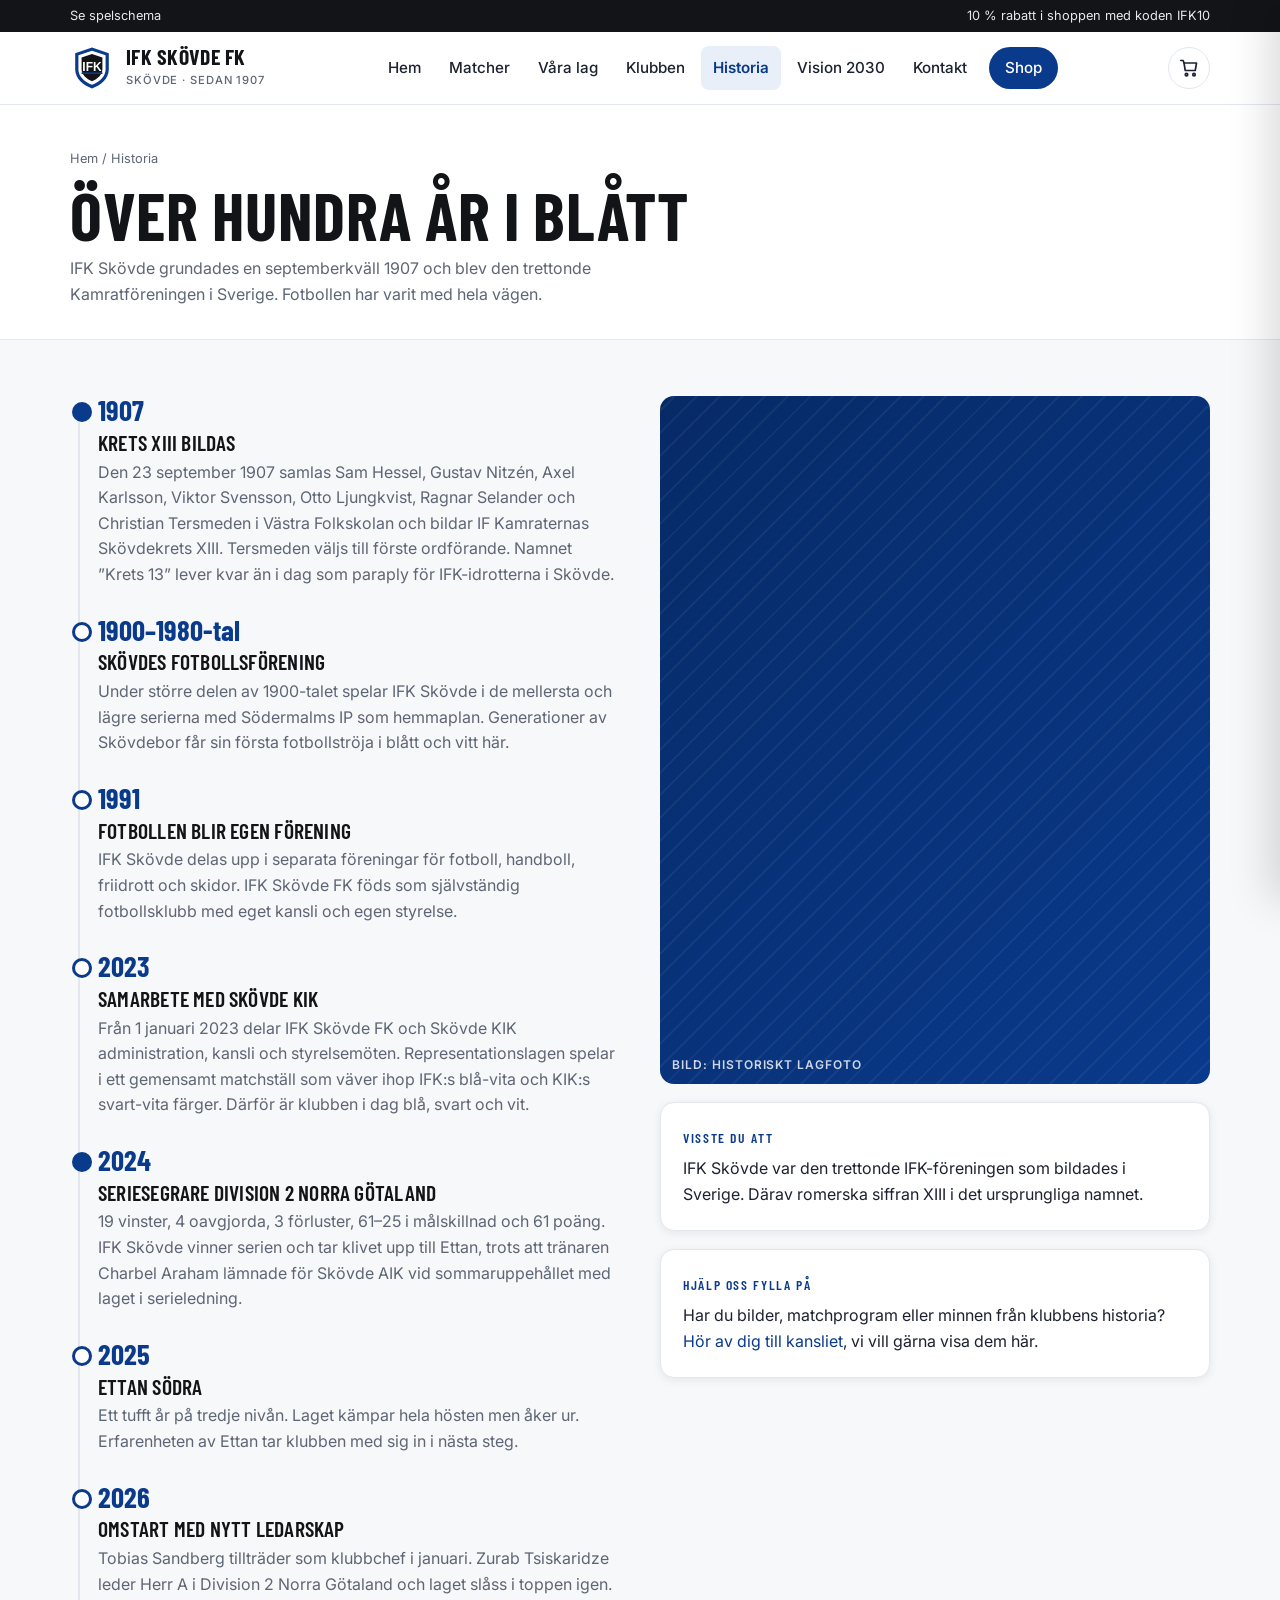
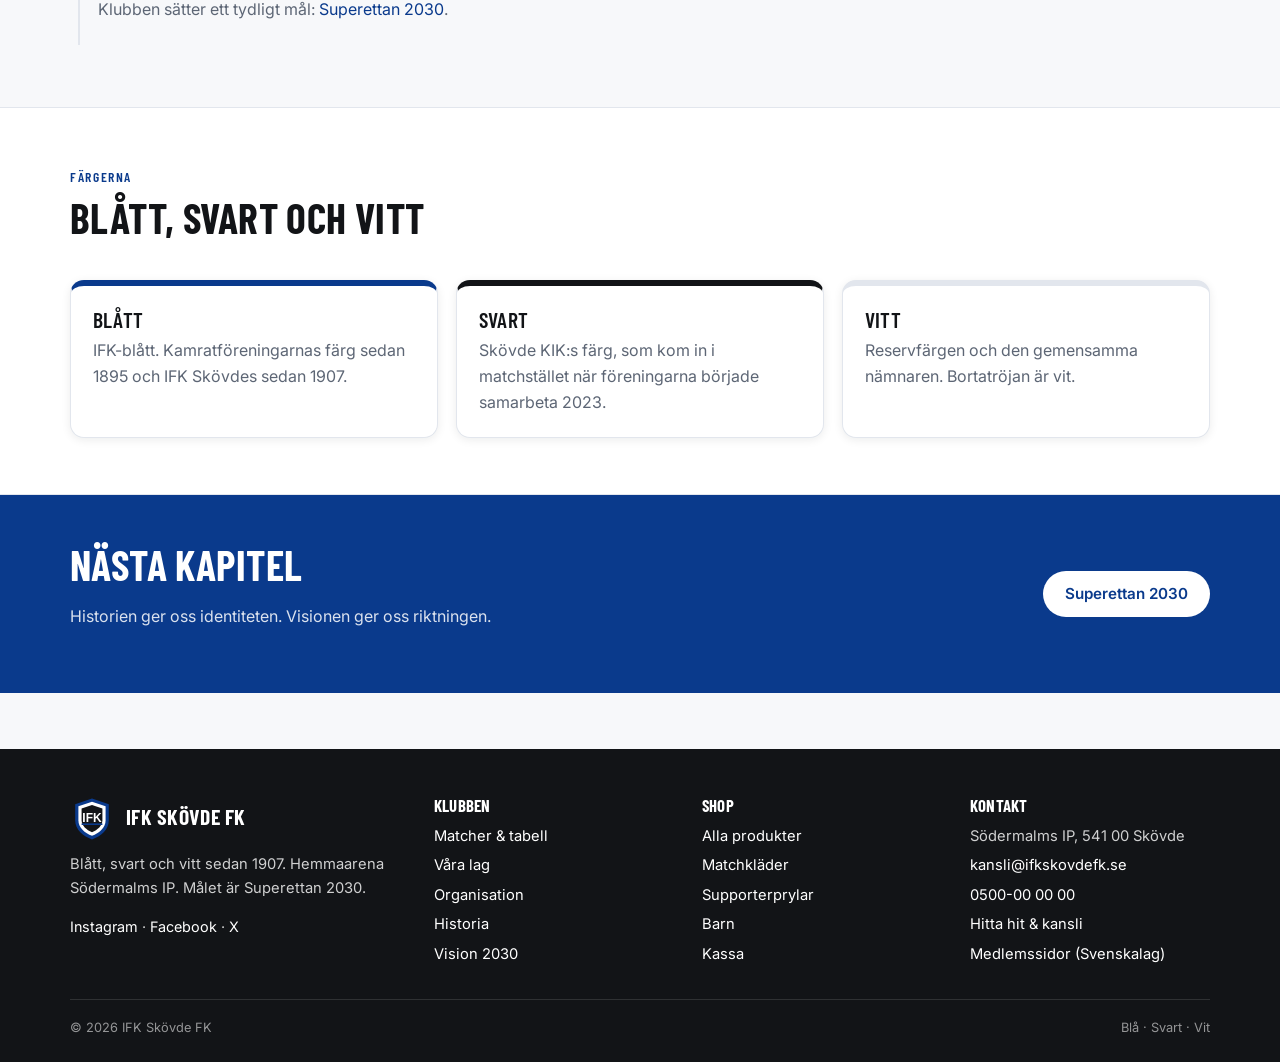
==== historia.html @ 916ee326 "Add IFK Skövde FK club website Static multi-page site: home with next-match countdown, fixtures and " ====
<!DOCTYPE html>
<html lang="sv">
<head>
<meta charset="utf-8">
<meta name="viewport" content="width=device-width, initial-scale=1">
<title>Historia – IFK Skövde FK</title>
<meta name="description" content="IFK Skövdes historia från grundandet 1907 till seriesegern 2024 och vägen mot Superettan.">
<meta name="theme-color" content="#0A3A8C">
<link rel="icon" href="assets/img/logo.svg" type="image/svg+xml">
<link rel="preconnect" href="https://fonts.googleapis.com"><link rel="preconnect" href="https://fonts.gstatic.com" crossorigin>
<link href="https://fonts.googleapis.com/css2?family=Barlow+Condensed:wght@600;700&family=Inter:wght@400;500;600;700&display=swap" rel="stylesheet">
<link rel="stylesheet" href="assets/css/style.css">
</head>
<body data-page="historia">
<a class="skip-link" href="#main">Hoppa till innehåll</a>
<header class="site-header" id="site-header"></header>
<main id="main">
  <section class="page-hero"><div class="container">
    <div class="crumbs"><a href="index.html">Hem</a> / Historia</div>
    <h1>Över hundra år i blått</h1>
    <p>IFK Skövde grundades en septemberkväll 1907 och blev den trettonde Kamratföreningen i Sverige. Fotbollen har varit med hela vägen.</p>
  </div></section>

  <section class="section"><div class="container">
    <div class="grid grid--2" style="align-items:start;gap:40px">
      <div class="timeline">
        <div class="tl tl--big"><div class="tl__year">1907</div><h3>Krets XIII bildas</h3><p>Den 23 september 1907 samlas Sam Hessel, Gustav Nitzén, Axel Karlsson, Viktor Svensson, Otto Ljungkvist, Ragnar Selander och Christian Tersmeden i Västra Folkskolan och bildar IF Kamraternas Skövdekrets XIII. Tersmeden väljs till förste ordförande. Namnet ”Krets 13” lever kvar än i dag som paraply för IFK-idrotterna i Skövde.</p></div>
        <div class="tl"><div class="tl__year">1900–1980-tal</div><h3>Skövdes fotbollsförening</h3><p>Under större delen av 1900-talet spelar IFK Skövde i de mellersta och lägre serierna med Södermalms IP som hemmaplan. Generationer av Skövdebor får sin första fotbollströja i blått och vitt här.</p></div>
        <div class="tl"><div class="tl__year">1991</div><h3>Fotbollen blir egen förening</h3><p>IFK Skövde delas upp i separata föreningar för fotboll, handboll, friidrott och skidor. IFK Skövde FK föds som självständig fotbollsklubb med eget kansli och egen styrelse.</p></div>
        <div class="tl"><div class="tl__year">2023</div><h3>Samarbete med Skövde KIK</h3><p>Från 1 januari 2023 delar IFK Skövde FK och Skövde KIK administration, kansli och styrelsemöten. Representationslagen spelar i ett gemensamt matchställ som väver ihop IFK:s blå-vita och KIK:s svart-vita färger. Därför är klubben i dag blå, svart och vit.</p></div>
        <div class="tl tl--big"><div class="tl__year">2024</div><h3>Seriesegrare Division 2 Norra Götaland</h3><p>19 vinster, 4 oavgjorda, 3 förluster, 61–25 i målskillnad och 61 poäng. IFK Skövde vinner serien och tar klivet upp till Ettan, trots att tränaren Charbel Araham lämnade för Skövde AIK vid sommaruppehållet med laget i serieledning.</p></div>
        <div class="tl"><div class="tl__year">2025</div><h3>Ettan Södra</h3><p>Ett tufft år på tredje nivån. Laget kämpar hela hösten men åker ur. Erfarenheten av Ettan tar klubben med sig in i nästa steg.</p></div>
        <div class="tl"><div class="tl__year">2026</div><h3>Omstart med nytt ledarskap</h3><p>Tobias Sandberg tillträder som klubbchef i januari. Zurab Tsiskaridze leder Herr A i Division 2 Norra Götaland och laget slåss i toppen igen. Klubben sätter ett tydligt mål: <a href="vision.html">Superettan 2030</a>.</p></div>
      </div>
      <div style="display:grid;gap:18px;position:sticky;top:96px">
        <div class="ph ph--tall" data-img="historia-1.jpg"><img src="assets/img/historia-1.jpg" alt="" onerror="this.remove()"><span class="ph__label">Bild: historiskt lagfoto</span></div>
        <div class="card"><span class="eyebrow">Visste du att</span>
          <p style="margin:0">IFK Skövde var den trettonde IFK-föreningen som bildades i Sverige. Därav romerska siffran XIII i det ursprungliga namnet.</p></div>
        <div class="card"><span class="eyebrow">Hjälp oss fylla på</span>
          <p style="margin:0">Har du bilder, matchprogram eller minnen från klubbens historia? <a href="kontakt.html">Hör av dig till kansliet</a>, vi vill gärna visa dem här.</p></div>
      </div>
    </div>
  </div></section>

  <section class="section section--alt"><div class="container">
    <div class="section-head"><div><span class="eyebrow">Färgerna</span><h2>Blått, svart och vitt</h2></div></div>
    <div class="grid grid--3">
      <div class="card" style="border-top:6px solid var(--blue)"><h3>Blått</h3><p style="margin:0;color:var(--muted)">IFK-blått. Kamratföreningarnas färg sedan 1895 och IFK Skövdes sedan 1907.</p></div>
      <div class="card" style="border-top:6px solid var(--black)"><h3>Svart</h3><p style="margin:0;color:var(--muted)">Skövde KIK:s färg, som kom in i matchstället när föreningarna började samarbeta 2023.</p></div>
      <div class="card" style="border-top:6px solid var(--line)"><h3>Vitt</h3><p style="margin:0;color:var(--muted)">Reservfärgen och den gemensamma nämnaren. Bortatröjan är vit.</p></div>
    </div>
  </div></section>

  <section class="band"><div class="container">
    <div><h2>Nästa kapitel</h2><p>Historien ger oss identiteten. Visionen ger oss riktningen.</p></div>
    <a class="btn btn--light" href="vision.html">Superettan 2030</a>
  </div></section>
</main>
<footer class="site-footer" id="site-footer"></footer>
<script src="assets/js/data.js"></script>
<script src="assets/js/main.js"></script>
<script src="assets/js/shop.js"></script>
</body>
</html>
---- assets/css/style.css ----
/* IFK Skövde FK – design tokens & base
   Club colours: blue, black, white. Blue leads, black anchors, white carries. */
:root{
  --blue:#0A3A8C;
  --blue-deep:#062A66;
  --blue-soft:#E9EFF9;
  --blue-tint:#F3F6FC;
  --black:#121417;
  --ink:#1C2230;
  --muted:#5D6675;
  --line:#E2E6ED;
  --bg:#F7F8FA;
  --white:#FFFFFF;
  --ok:#1E7F4F;
  --warn:#B45309;
  --radius:14px;
  --radius-sm:8px;
  --shadow:0 8px 30px rgba(10,58,140,.10);
  --shadow-sm:0 2px 10px rgba(18,20,23,.08);
  --font-body:"Inter",system-ui,-apple-system,"Segoe UI",Roboto,Helvetica,Arial,sans-serif;
  --font-head:"Barlow Condensed","Arial Narrow",Impact,"Helvetica Neue",Arial,sans-serif;
  --max:1180px;
  color-scheme:light;
}
*{box-sizing:border-box}
html{scroll-behavior:smooth;-webkit-text-size-adjust:100%}
body{margin:0;font-family:var(--font-body);color:var(--ink);background:var(--bg);line-height:1.6;font-size:16px}
img,svg{max-width:100%;display:block}
a{color:var(--blue);text-decoration:none}
a:hover{text-decoration:underline}
h1,h2,h3,h4{font-family:var(--font-head);line-height:1.05;margin:0 0 .4em;color:var(--black);letter-spacing:.01em;text-transform:uppercase}
h1{font-size:clamp(2.4rem,6vw,4.2rem);font-weight:700}
h2{font-size:clamp(1.8rem,4vw,2.6rem);font-weight:700}
h3{font-size:1.35rem;font-weight:600}
p{margin:0 0 1em}
.lead{font-size:1.15rem;color:var(--muted);max-width:62ch}
.container{max-width:var(--max);margin:0 auto;padding:0 20px}
.section{padding:56px 0}
.section--tight{padding:36px 0}
.section--alt{background:var(--white);border-top:1px solid var(--line);border-bottom:1px solid var(--line)}
.section-head{display:flex;align-items:end;justify-content:space-between;gap:16px;flex-wrap:wrap;margin-bottom:24px}
.section-head p{margin:0;color:var(--muted)}
.eyebrow{display:inline-block;font-family:var(--font-head);text-transform:uppercase;letter-spacing:.12em;font-size:.85rem;font-weight:600;color:var(--blue);margin-bottom:8px}
.sr-only{position:absolute;width:1px;height:1px;overflow:hidden;clip:rect(0 0 0 0);white-space:nowrap}
.skip-link{position:absolute;left:-999px;top:8px;background:var(--black);color:#fff;padding:8px 12px;border-radius:6px;z-index:999}
.skip-link:focus{left:8px}

/* Buttons */
.btn{display:inline-flex;align-items:center;justify-content:center;gap:8px;padding:12px 20px;border-radius:999px;font-weight:600;font-size:.95rem;border:2px solid transparent;cursor:pointer;transition:.18s ease;text-decoration:none!important;line-height:1.2;font-family:var(--font-body)}
.btn--primary{background:var(--blue);color:#fff}
.btn--primary:hover{background:var(--blue-deep);transform:translateY(-1px)}
.btn--dark{background:var(--black);color:#fff}
.btn--dark:hover{background:#000}
.btn--ghost{background:transparent;color:var(--blue);border-color:var(--blue)}
.btn--ghost:hover{background:var(--blue-soft)}
.btn--light{background:#fff;color:var(--blue)}
.btn--light:hover{background:var(--blue-soft)}
.btn--sm{padding:8px 14px;font-size:.85rem}
.btn--block{width:100%}
.btn:disabled{opacity:.5;cursor:not-allowed;transform:none}

/* Header */
.site-header{position:sticky;top:0;z-index:50;background:rgba(255,255,255,.92);backdrop-filter:blur(10px);border-bottom:1px solid var(--line)}
.topbar{background:var(--black);color:#fff;font-size:.8rem}
.topbar .container{display:flex;justify-content:space-between;align-items:center;min-height:32px;gap:12px}
.topbar a{color:#fff;opacity:.9}
.topbar .next{white-space:nowrap;overflow:hidden;text-overflow:ellipsis}
.nav{display:flex;align-items:center;justify-content:space-between;min-height:72px;gap:16px}
.brand{display:flex;align-items:center;gap:12px;color:var(--black);text-decoration:none!important}
.brand__crest{width:44px;height:44px;flex:none}
.brand__name{font-family:var(--font-head);font-weight:700;font-size:1.35rem;text-transform:uppercase;letter-spacing:.02em;line-height:1}
.brand__sub{display:block;font-family:var(--font-body);font-size:.7rem;color:var(--muted);letter-spacing:.08em;text-transform:uppercase;font-weight:500}
.nav__links{display:flex;gap:4px;list-style:none;margin:0;padding:0;align-items:center}
.nav__links a{display:block;padding:10px 12px;border-radius:8px;color:var(--ink);font-weight:500;font-size:.95rem}
.nav__links a:hover{background:var(--blue-soft);text-decoration:none;color:var(--blue)}
.nav__links a[aria-current="page"]{color:var(--blue);background:var(--blue-soft);font-weight:600}
.nav__links .nav__shop a{background:var(--blue);color:#fff;border-radius:999px;padding:9px 16px;margin-left:6px}
.nav__links .nav__shop a:hover{background:var(--blue-deep)}
.nav__actions{display:flex;align-items:center;gap:8px}
.cart-btn{position:relative;background:none;border:1px solid var(--line);border-radius:999px;width:42px;height:42px;display:inline-flex;align-items:center;justify-content:center;cursor:pointer;color:var(--ink)}
.cart-btn:hover{border-color:var(--blue);color:var(--blue)}
.cart-btn__count{position:absolute;top:-6px;right:-6px;background:var(--blue);color:#fff;font-size:.7rem;font-weight:700;min-width:20px;height:20px;border-radius:999px;display:flex;align-items:center;justify-content:center;padding:0 5px}
.cart-btn__count:empty,.cart-btn__count[data-zero]{display:none}
.burger{display:none;background:none;border:1px solid var(--line);border-radius:10px;width:42px;height:42px;cursor:pointer;align-items:center;justify-content:center;color:var(--ink)}
@media (max-width:960px){
  .burger{display:inline-flex}
  .nav__links{display:none;position:absolute;left:0;right:0;top:100%;background:#fff;flex-direction:column;align-items:stretch;padding:12px 20px 20px;border-bottom:1px solid var(--line);box-shadow:var(--shadow);gap:2px}
  .nav__links.is-open{display:flex}
  .nav__links a{padding:12px 14px;font-size:1.05rem}
  .nav__links .nav__shop a{margin:8px 0 0;text-align:center}
  .brand__sub{display:none}
}

/* Hero */
.hero{position:relative;background:linear-gradient(135deg,var(--blue-deep) 0%,var(--blue) 55%,#1650B5 100%);color:#fff;overflow:hidden}
.hero::after{content:"";position:absolute;inset:0;background:
  radial-gradient(60% 80% at 100% 0%,rgba(255,255,255,.10),transparent 60%),
  repeating-linear-gradient(-45deg,rgba(255,255,255,.03) 0 2px,transparent 2px 14px);pointer-events:none}
.hero .container{position:relative;z-index:1;display:grid;grid-template-columns:1.15fr .85fr;gap:40px;align-items:center;padding-top:64px;padding-bottom:64px}
.hero h1{color:#fff;margin-bottom:12px}
.hero h1 span{color:#fff;opacity:.75;display:block;font-size:.5em;letter-spacing:.14em;font-weight:600}
.hero .lead{color:rgba(255,255,255,.85)}
.hero__cta{display:flex;gap:12px;flex-wrap:wrap;margin-top:24px}
.hero__cta .btn--ghost{color:#fff;border-color:rgba(255,255,255,.6)}
.hero__cta .btn--ghost:hover{background:rgba(255,255,255,.12)}
@media (max-width:860px){.hero .container{grid-template-columns:1fr;padding-top:44px;padding-bottom:44px}}

/* Next match card */
.match-card{background:#fff;color:var(--ink);border-radius:var(--radius);padding:22px 24px;box-shadow:var(--shadow)}
.match-card__label{display:flex;justify-content:space-between;align-items:center;font-size:.8rem;text-transform:uppercase;letter-spacing:.1em;color:var(--muted);font-weight:600;margin-bottom:12px}
.match-card__teams{display:grid;grid-template-columns:1fr auto 1fr;align-items:center;gap:12px;text-align:center}
.match-card__team{font-family:var(--font-head);font-size:1.5rem;font-weight:700;text-transform:uppercase;line-height:1.05}
.match-card__team small{display:block;font-family:var(--font-body);font-size:.75rem;text-transform:none;color:var(--muted);font-weight:500;margin-top:4px}
.match-card__vs{font-family:var(--font-head);font-size:1.1rem;color:var(--muted);font-weight:600}
.match-card__meta{display:flex;justify-content:center;gap:16px;flex-wrap:wrap;margin-top:14px;font-size:.9rem;color:var(--muted)}
.countdown{display:grid;grid-template-columns:repeat(4,1fr);gap:8px;margin-top:16px}
.countdown div{background:var(--blue-tint);border-radius:10px;padding:8px 4px;text-align:center}
.countdown b{display:block;font-family:var(--font-head);font-size:1.6rem;color:var(--blue);line-height:1}
.countdown span{font-size:.7rem;text-transform:uppercase;letter-spacing:.08em;color:var(--muted)}
.match-card__actions{display:flex;gap:8px;margin-top:16px;flex-wrap:wrap}

/* Quick links */
.quick{display:grid;grid-template-columns:repeat(4,1fr);gap:14px;margin-top:-30px;position:relative;z-index:2}
.quick a{background:#fff;border:1px solid var(--line);border-radius:var(--radius);padding:18px;display:flex;gap:14px;align-items:center;color:var(--ink);box-shadow:var(--shadow-sm);transition:.18s}
.quick a:hover{transform:translateY(-2px);box-shadow:var(--shadow);text-decoration:none;border-color:var(--blue)}
.quick__icon{width:44px;height:44px;border-radius:12px;background:var(--blue-soft);color:var(--blue);display:flex;align-items:center;justify-content:center;flex:none}
.quick b{display:block;font-family:var(--font-head);text-transform:uppercase;font-size:1.15rem;line-height:1}
.quick span{font-size:.85rem;color:var(--muted)}
@media (max-width:860px){.quick{grid-template-columns:repeat(2,1fr);margin-top:20px}}

/* Cards & grids */
.grid{display:grid;gap:18px}
.grid--2{grid-template-columns:repeat(2,1fr)}
.grid--3{grid-template-columns:repeat(3,1fr)}
.grid--4{grid-template-columns:repeat(4,1fr)}
@media (max-width:960px){.grid--4{grid-template-columns:repeat(2,1fr)}.grid--3{grid-template-columns:repeat(2,1fr)}}
@media (max-width:600px){.grid--2,.grid--3,.grid--4{grid-template-columns:1fr}}
.card{background:#fff;border:1px solid var(--line);border-radius:var(--radius);padding:22px;box-shadow:var(--shadow-sm)}
.card h3{margin-bottom:8px}
.card--link{display:block;color:var(--ink);transition:.18s}
.card--link:hover{border-color:var(--blue);transform:translateY(-2px);box-shadow:var(--shadow);text-decoration:none}

/* Image placeholder slots (replace with real photos, see assets/img/README.md) */
.ph{position:relative;background:linear-gradient(135deg,var(--blue-deep),var(--blue));border-radius:var(--radius);overflow:hidden;aspect-ratio:16/10;display:flex;align-items:end;color:#fff}
.ph::before{content:"";position:absolute;inset:0;background:repeating-linear-gradient(-45deg,rgba(255,255,255,.05) 0 2px,transparent 2px 16px)}
.ph--square{aspect-ratio:1}
.ph--wide{aspect-ratio:21/9}
.ph--tall{aspect-ratio:4/5}
.ph__label{position:relative;font-size:.75rem;letter-spacing:.08em;text-transform:uppercase;padding:10px 12px;opacity:.8;font-weight:600}
.ph img{position:absolute;inset:0;width:100%;height:100%;object-fit:cover}
.ph--light{background:var(--blue-soft);color:var(--blue)}

/* News */
.news{display:grid;grid-template-columns:repeat(3,1fr);gap:18px}
.news article{background:#fff;border:1px solid var(--line);border-radius:var(--radius);overflow:hidden;display:flex;flex-direction:column}
.news .ph{border-radius:0;aspect-ratio:16/9}
.news__body{padding:18px 20px 20px}
.news time{font-size:.8rem;color:var(--muted);text-transform:uppercase;letter-spacing:.08em;font-weight:600}
.news h3{margin:6px 0 8px;font-size:1.3rem}
.news p{color:var(--muted);font-size:.95rem;margin:0}
@media (max-width:900px){.news{grid-template-columns:1fr}}

/* Fixtures */
.filters{display:flex;gap:8px;flex-wrap:wrap;margin-bottom:18px}
.chip{background:#fff;border:1px solid var(--line);border-radius:999px;padding:8px 14px;font-size:.88rem;cursor:pointer;color:var(--ink);font-weight:500;font-family:var(--font-body)}
.chip:hover{border-color:var(--blue);color:var(--blue)}
.chip[aria-pressed="true"]{background:var(--blue);border-color:var(--blue);color:#fff}
.fixture-list{display:flex;flex-direction:column;gap:10px}
.fixture{display:grid;grid-template-columns:110px 1fr auto;gap:16px;align-items:center;background:#fff;border:1px solid var(--line);border-radius:var(--radius-sm);padding:14px 18px}
.fixture--next{border-color:var(--blue);box-shadow:0 0 0 3px var(--blue-soft)}
.fixture__date{font-family:var(--font-head);font-size:1.15rem;font-weight:700;text-transform:uppercase;line-height:1.05}
.fixture__date small{display:block;font-family:var(--font-body);font-size:.75rem;color:var(--muted);font-weight:500;text-transform:none}
.fixture__teams{font-weight:600}
.fixture__teams .ifk{color:var(--blue)}
.fixture__meta{font-size:.82rem;color:var(--muted)}
.fixture__score{font-family:var(--font-head);font-size:1.5rem;font-weight:700;min-width:64px;text-align:center;border-radius:8px;padding:4px 10px;background:var(--bg)}
.fixture__score--W{background:#E5F5EC;color:var(--ok)}
.fixture__score--L{background:#FCE9E9;color:#B42318}
.fixture__score--D{background:#F1F3F6;color:var(--ink)}
.fixture__score--upcoming{background:var(--blue-soft);color:var(--blue);font-size:1rem;font-family:var(--font-body);font-weight:600}
.tag{display:inline-block;font-size:.7rem;font-weight:700;letter-spacing:.08em;text-transform:uppercase;padding:2px 8px;border-radius:999px;background:var(--blue-soft);color:var(--blue);margin-left:6px;vertical-align:middle}
.tag--dark{background:var(--black);color:#fff}
@media (max-width:640px){.fixture{grid-template-columns:1fr auto}.fixture__date{grid-column:1/-1;font-size:1rem}.fixture__date small{display:inline;margin-left:6px}}

/* Table */
.table-wrap{overflow-x:auto;background:#fff;border:1px solid var(--line);border-radius:var(--radius)}
table{width:100%;border-collapse:collapse;font-size:.93rem;min-width:520px}
th,td{padding:12px 14px;text-align:left;border-bottom:1px solid var(--line)}
th{font-size:.75rem;text-transform:uppercase;letter-spacing:.08em;color:var(--muted);background:var(--blue-tint)}
td.num,th.num{text-align:right;font-variant-numeric:tabular-nums}
tr.is-ifk td{background:var(--blue-soft);font-weight:700;color:var(--blue)}
tr:last-child td{border-bottom:0}
.form{display:inline-flex;gap:3px}
.form i{display:inline-block;width:18px;height:18px;border-radius:4px;font-style:normal;font-size:.65rem;font-weight:700;color:#fff;text-align:center;line-height:18px}
.form .W{background:var(--ok)}.form .D{background:#9AA3B2}.form .L{background:#C0392B}

/* Teams */
.team{background:#fff;border:1px solid var(--line);border-radius:var(--radius);overflow:hidden;display:flex;flex-direction:column;transition:.18s}
.team:hover{border-color:var(--blue);transform:translateY(-2px);box-shadow:var(--shadow)}
.team .ph{border-radius:0;aspect-ratio:16/9}
.team__body{padding:16px 18px 18px;display:flex;flex-direction:column;gap:6px;flex:1}
.team__body h3{margin:0}
.team__meta{font-size:.85rem;color:var(--muted)}
.team__body .btn{margin-top:auto;align-self:start}

/* Org chart */
.org{display:grid;gap:14px}
.org__level{display:grid;gap:14px;grid-template-columns:repeat(auto-fit,minmax(220px,1fr))}
.person{background:#fff;border:1px solid var(--line);border-radius:var(--radius);padding:16px;display:flex;gap:14px;align-items:center}
.person__avatar{width:52px;height:52px;border-radius:50%;background:var(--blue-soft);color:var(--blue);display:flex;align-items:center;justify-content:center;font-family:var(--font-head);font-weight:700;font-size:1.2rem;flex:none}
.person b{display:block;font-size:1rem}
.person span{font-size:.85rem;color:var(--muted)}
.person--lead{border-color:var(--blue);background:var(--blue-tint)}
.org__title{font-family:var(--font-head);text-transform:uppercase;letter-spacing:.08em;font-size:.9rem;color:var(--muted);font-weight:600;margin:10px 0 0}
.accordion details{background:#fff;border:1px solid var(--line);border-radius:var(--radius-sm);margin-bottom:10px}
.accordion summary{cursor:pointer;padding:16px 18px;font-weight:600;list-style:none;display:flex;justify-content:space-between;align-items:center}
.accordion summary::-webkit-details-marker{display:none}
.accordion summary::after{content:"+";font-family:var(--font-head);font-size:1.5rem;color:var(--blue);line-height:1}
.accordion details[open] summary::after{content:"–"}
.accordion .acc__body{padding:0 18px 18px;color:var(--muted)}

/* Timeline */
.timeline{position:relative;padding-left:28px}
.timeline::before{content:"";position:absolute;left:8px;top:6px;bottom:6px;width:2px;background:var(--line)}
.tl{position:relative;padding-bottom:28px}
.tl::before{content:"";position:absolute;left:-26px;top:6px;width:14px;height:14px;border-radius:50%;background:#fff;border:3px solid var(--blue)}
.tl--big::before{background:var(--blue)}
.tl__year{font-family:var(--font-head);font-size:1.8rem;font-weight:700;color:var(--blue);line-height:1}
.tl h3{margin:6px 0 6px}
.tl p{color:var(--muted);margin:0;max-width:64ch}

/* Vision roadmap */
.roadmap{display:grid;grid-template-columns:repeat(5,1fr);gap:12px;position:relative}
.roadmap::before{content:"";position:absolute;left:5%;right:5%;top:22px;height:3px;background:var(--line);z-index:0}
.step{position:relative;z-index:1;text-align:center}
.step__dot{width:44px;height:44px;border-radius:50%;margin:0 auto 10px;background:#fff;border:3px solid var(--line);display:flex;align-items:center;justify-content:center;font-family:var(--font-head);font-weight:700;color:var(--muted)}
.step--done .step__dot{background:var(--blue);border-color:var(--blue);color:#fff}
.step--now .step__dot{border-color:var(--blue);color:var(--blue);box-shadow:0 0 0 5px var(--blue-soft)}
.step--goal .step__dot{background:var(--black);border-color:var(--black);color:#fff}
.step b{display:block;font-family:var(--font-head);text-transform:uppercase;font-size:1.05rem}
.step span{font-size:.8rem;color:var(--muted)}
@media (max-width:760px){.roadmap{grid-template-columns:1fr;gap:16px}.roadmap::before{display:none}.step{display:grid;grid-template-columns:44px 1fr;gap:12px;text-align:left;align-items:center}.step__dot{margin:0}}
.pillars{display:grid;grid-template-columns:repeat(3,1fr);gap:16px}
.pillar{background:#fff;border:1px solid var(--line);border-left:5px solid var(--blue);border-radius:var(--radius);padding:20px}
.pillar h3{margin-bottom:6px}
.pillar p{color:var(--muted);margin:0;font-size:.95rem}
@media (max-width:860px){.pillars{grid-template-columns:1fr}}
.stat{background:#fff;border:1px solid var(--line);border-radius:var(--radius);padding:18px;text-align:center}
.stat b{display:block;font-family:var(--font-head);font-size:2.4rem;color:var(--blue);line-height:1}
.stat span{font-size:.85rem;color:var(--muted)}

/* Shop */
.shop-hero{background:var(--black);color:#fff;padding:44px 0}
.shop-hero h1{color:#fff;margin-bottom:6px}
.shop-hero p{color:rgba(255,255,255,.75);margin:0}
.promo{display:flex;align-items:center;justify-content:space-between;gap:14px;background:var(--blue);color:#fff;border-radius:var(--radius);padding:14px 20px;margin:20px 0;flex-wrap:wrap}
.promo b{font-family:var(--font-head);text-transform:uppercase;font-size:1.2rem;letter-spacing:.03em}
.promo code{background:rgba(255,255,255,.15);padding:4px 10px;border-radius:6px;font-weight:700;letter-spacing:.1em}
.shop-layout{display:grid;grid-template-columns:1fr;gap:24px}
.products{display:grid;grid-template-columns:repeat(4,1fr);gap:18px}
@media (max-width:1000px){.products{grid-template-columns:repeat(3,1fr)}}
@media (max-width:720px){.products{grid-template-columns:repeat(2,1fr);gap:12px}}
.product{background:#fff;border:1px solid var(--line);border-radius:var(--radius);overflow:hidden;display:flex;flex-direction:column;transition:.18s;position:relative}
.product:hover{box-shadow:var(--shadow);transform:translateY(-2px);border-color:var(--blue)}
.product .ph{border-radius:0;aspect-ratio:1}
.product__badge{position:absolute;top:10px;left:10px;background:var(--black);color:#fff;font-size:.68rem;font-weight:700;letter-spacing:.08em;text-transform:uppercase;padding:4px 9px;border-radius:999px;z-index:2}
.product__body{padding:14px 16px 16px;display:flex;flex-direction:column;gap:6px;flex:1}
.product__cat{font-size:.72rem;text-transform:uppercase;letter-spacing:.08em;color:var(--muted);font-weight:600}
.product__name{font-weight:600;font-size:1rem;line-height:1.3}
.product__price{font-family:var(--font-head);font-size:1.4rem;font-weight:700;color:var(--blue)}
.product__price s{color:var(--muted);font-size:.9rem;font-weight:500;margin-left:6px}
.product__opts{display:flex;gap:6px;flex-wrap:wrap;margin:4px 0}
.size{border:1px solid var(--line);background:#fff;border-radius:6px;padding:4px 9px;font-size:.8rem;cursor:pointer;font-family:var(--font-body)}
.size[aria-pressed="true"]{background:var(--black);color:#fff;border-color:var(--black)}
.product .btn{margin-top:auto}
.trust{display:grid;grid-template-columns:repeat(4,1fr);gap:12px;margin-top:28px}
.trust div{background:#fff;border:1px solid var(--line);border-radius:var(--radius-sm);padding:14px;font-size:.88rem;display:flex;gap:10px;align-items:center}
.trust svg{color:var(--blue);flex:none}
@media (max-width:760px){.trust{grid-template-columns:repeat(2,1fr)}}

/* Cart drawer */
.drawer-backdrop{position:fixed;inset:0;background:rgba(18,20,23,.45);z-index:80;opacity:0;pointer-events:none;transition:.2s}
.drawer-backdrop.is-open{opacity:1;pointer-events:auto}
.drawer{position:fixed;top:0;right:0;bottom:0;width:min(440px,100%);background:#fff;z-index:90;transform:translateX(100%);transition:.25s ease;display:flex;flex-direction:column;box-shadow:-10px 0 40px rgba(0,0,0,.15)}
.drawer.is-open{transform:none}
.drawer__head{display:flex;justify-content:space-between;align-items:center;padding:18px 20px;border-bottom:1px solid var(--line)}
.drawer__head h2{margin:0;font-size:1.6rem}
.drawer__body{flex:1;overflow:auto;padding:16px 20px}
.drawer__foot{border-top:1px solid var(--line);padding:16px 20px;background:var(--bg)}
.close{background:none;border:0;font-size:1.6rem;cursor:pointer;line-height:1;color:var(--muted);padding:4px 8px}
.close:hover{color:var(--black)}
.cart-item{display:grid;grid-template-columns:64px 1fr auto;gap:12px;align-items:center;padding:12px 0;border-bottom:1px solid var(--line)}
.cart-item .ph{aspect-ratio:1;border-radius:8px}
.cart-item b{display:block;font-size:.95rem}
.cart-item small{color:var(--muted)}
.qty{display:inline-flex;align-items:center;border:1px solid var(--line);border-radius:999px;overflow:hidden;margin-top:6px}
.qty button{background:none;border:0;width:30px;height:28px;cursor:pointer;font-size:1rem;color:var(--ink)}
.qty span{min-width:26px;text-align:center;font-size:.9rem;font-weight:600}
.cart-item__price{font-family:var(--font-head);font-weight:700;font-size:1.2rem;text-align:right}
.cart-item__remove{background:none;border:0;color:var(--muted);font-size:.78rem;cursor:pointer;text-decoration:underline;padding:0;margin-top:4px}
.totals{display:flex;flex-direction:column;gap:6px;font-size:.95rem}
.totals div{display:flex;justify-content:space-between}
.totals .grand{font-family:var(--font-head);font-size:1.5rem;font-weight:700;border-top:1px solid var(--line);padding-top:8px;margin-top:4px}
.totals .disc{color:var(--ok);font-weight:600}
.discount-row{display:flex;gap:8px;margin:10px 0}
.discount-row input{flex:1}
.empty{color:var(--muted);text-align:center;padding:40px 10px}

/* Forms */
input,select,textarea{width:100%;padding:11px 13px;border:1px solid var(--line);border-radius:var(--radius-sm);font:inherit;background:#fff;color:var(--ink)}
input:focus,select:focus,textarea:focus{outline:2px solid var(--blue);outline-offset:1px;border-color:var(--blue)}
label{font-size:.85rem;font-weight:600;display:block;margin-bottom:5px}
.field{margin-bottom:14px}
.field--row{display:grid;grid-template-columns:1fr 1fr;gap:12px}
@media (max-width:560px){.field--row{grid-template-columns:1fr}}
.radio-cards{display:grid;grid-template-columns:1fr 1fr;gap:10px}
.radio-cards label{border:1px solid var(--line);border-radius:var(--radius-sm);padding:12px;cursor:pointer;display:flex;gap:10px;align-items:start;font-weight:500;margin:0}
.radio-cards label:has(input:checked){border-color:var(--blue);background:var(--blue-tint)}
.radio-cards input{width:auto;margin-top:3px}
.radio-cards small{display:block;color:var(--muted);font-weight:400}
.checkout{display:grid;grid-template-columns:1.2fr .8fr;gap:24px;align-items:start}
@media (max-width:900px){.checkout{grid-template-columns:1fr}}
.summary{position:sticky;top:96px}
.notice{background:var(--blue-soft);border-left:4px solid var(--blue);padding:12px 14px;border-radius:8px;font-size:.9rem;margin:12px 0}
.notice--ok{background:#E5F5EC;border-color:var(--ok)}
.notice--warn{background:#FFF4E5;border-color:var(--warn)}

/* Popup */
.popup-backdrop{position:fixed;inset:0;background:rgba(6,42,102,.55);z-index:100;display:flex;align-items:center;justify-content:center;padding:20px;opacity:0;pointer-events:none;transition:.25s}
.popup-backdrop.is-open{opacity:1;pointer-events:auto}
.popup{background:#fff;border-radius:20px;max-width:520px;width:100%;overflow:hidden;box-shadow:0 30px 80px rgba(0,0,0,.35);transform:translateY(16px) scale(.98);transition:.25s;position:relative}
.popup-backdrop.is-open .popup{transform:none}
.popup__top{background:linear-gradient(135deg,var(--blue-deep),var(--blue));color:#fff;padding:28px 28px 22px;text-align:center}
.popup__top .big{font-family:var(--font-head);font-size:4rem;font-weight:700;line-height:.95;letter-spacing:-.01em}
.popup__top .big small{font-size:.4em;display:block;letter-spacing:.14em;font-weight:600;opacity:.85}
.popup__body{padding:22px 28px 28px;text-align:center}
.popup__body p{color:var(--muted);margin-bottom:14px}
.popup__code{display:inline-flex;align-items:center;gap:10px;border:2px dashed var(--blue);border-radius:10px;padding:10px 16px;font-weight:700;letter-spacing:.14em;font-size:1.15rem;color:var(--blue);margin-bottom:16px;background:var(--blue-tint)}
.popup__close{position:absolute;top:10px;right:10px;background:rgba(255,255,255,.2);color:#fff;border:0;border-radius:50%;width:34px;height:34px;font-size:1.3rem;cursor:pointer}
.popup__close:hover{background:rgba(255,255,255,.35)}
.popup__later{display:block;margin:10px auto 0;background:none;border:0;color:var(--muted);font-size:.85rem;cursor:pointer;text-decoration:underline}

/* Toast */
.toast{position:fixed;left:50%;bottom:24px;transform:translateX(-50%) translateY(20px);background:var(--black);color:#fff;padding:12px 18px;border-radius:999px;font-size:.9rem;z-index:120;opacity:0;transition:.25s;pointer-events:none;box-shadow:var(--shadow)}
.toast.is-on{opacity:1;transform:translateX(-50%)}

/* Sponsors */
.sponsors{display:grid;grid-template-columns:repeat(6,1fr);gap:12px}
.sponsor{background:#fff;border:1px solid var(--line);border-radius:var(--radius-sm);aspect-ratio:3/1.4;display:flex;align-items:center;justify-content:center;color:var(--muted);font-size:.8rem;font-weight:600;letter-spacing:.06em;text-transform:uppercase}
@media (max-width:900px){.sponsors{grid-template-columns:repeat(3,1fr)}}

/* CTA band */
.band{background:var(--blue);color:#fff;padding:48px 0}
.band h2{color:#fff}
.band p{color:rgba(255,255,255,.85);max-width:60ch}
.band .container{display:flex;justify-content:space-between;align-items:center;gap:24px;flex-wrap:wrap}
.band--dark{background:var(--black)}

/* Footer */
.site-footer{background:var(--black);color:rgba(255,255,255,.8);padding:48px 0 24px;margin-top:56px}
.site-footer a{color:#fff}
.footer-grid{display:grid;grid-template-columns:1.4fr 1fr 1fr 1fr;gap:28px}
.site-footer h4{color:#fff;font-size:1.05rem;margin-bottom:10px}
.site-footer ul{list-style:none;margin:0;padding:0;display:flex;flex-direction:column;gap:6px;font-size:.92rem}
.footer-bottom{border-top:1px solid rgba(255,255,255,.12);margin-top:32px;padding-top:18px;font-size:.8rem;display:flex;justify-content:space-between;flex-wrap:wrap;gap:8px;color:rgba(255,255,255,.55)}
@media (max-width:860px){.footer-grid{grid-template-columns:1fr 1fr}}
@media (max-width:520px){.footer-grid{grid-template-columns:1fr}}

/* Page hero (inner pages) */
.page-hero{background:#fff;border-bottom:1px solid var(--line);padding:44px 0 32px}
.page-hero h1{margin-bottom:6px}
.page-hero p{margin:0;color:var(--muted);max-width:64ch}
.crumbs{font-size:.8rem;color:var(--muted);margin-bottom:10px}
.crumbs a{color:var(--muted)}

/* Sub-nav (in-page anchors) */
.subnav{position:sticky;top:104px;z-index:30;background:rgba(247,248,250,.95);backdrop-filter:blur(8px);border-bottom:1px solid var(--line)}
.subnav .container{display:flex;gap:4px;overflow-x:auto;padding-top:6px;padding-bottom:6px}
.subnav a{white-space:nowrap;padding:8px 12px;border-radius:999px;font-size:.88rem;color:var(--ink);font-weight:500}
.subnav a:hover{background:var(--blue-soft);text-decoration:none}
@media (max-width:960px){.subnav{top:72px}}

/* Contact */
.contact-grid{display:grid;grid-template-columns:1fr 1fr;gap:24px}
@media (max-width:860px){.contact-grid{grid-template-columns:1fr}}
.map{background:var(--blue-soft);border-radius:var(--radius);aspect-ratio:16/9;display:flex;align-items:center;justify-content:center;color:var(--blue);font-weight:600}
.dl{display:grid;grid-template-columns:auto 1fr;gap:6px 16px;margin:0}
.dl dt{font-weight:600;color:var(--muted);font-size:.9rem}
.dl dd{margin:0}

@media (prefers-reduced-motion:reduce){*{transition:none!important;animation:none!important;scroll-behavior:auto!important}}
@media print{.site-header,.site-footer,.popup-backdrop,.drawer,.drawer-backdrop,.toast,.topbar{display:none!important}}
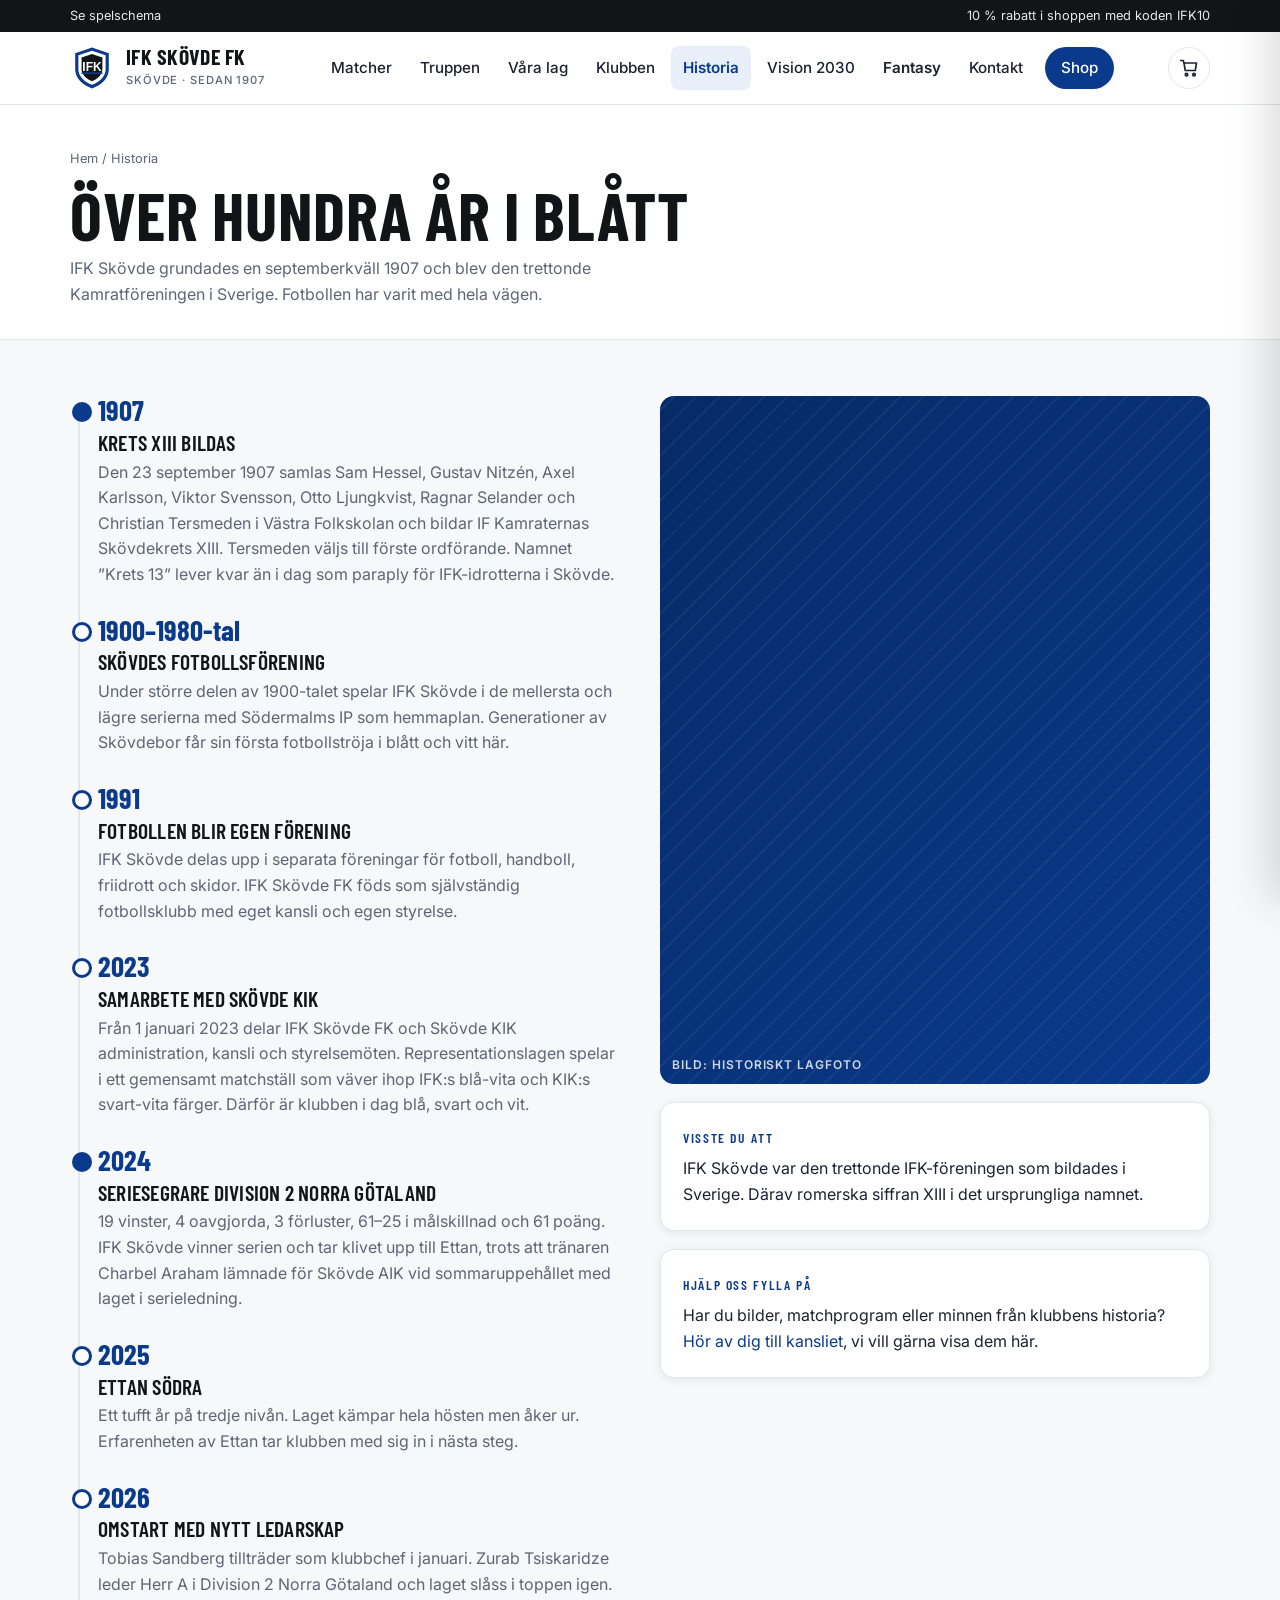
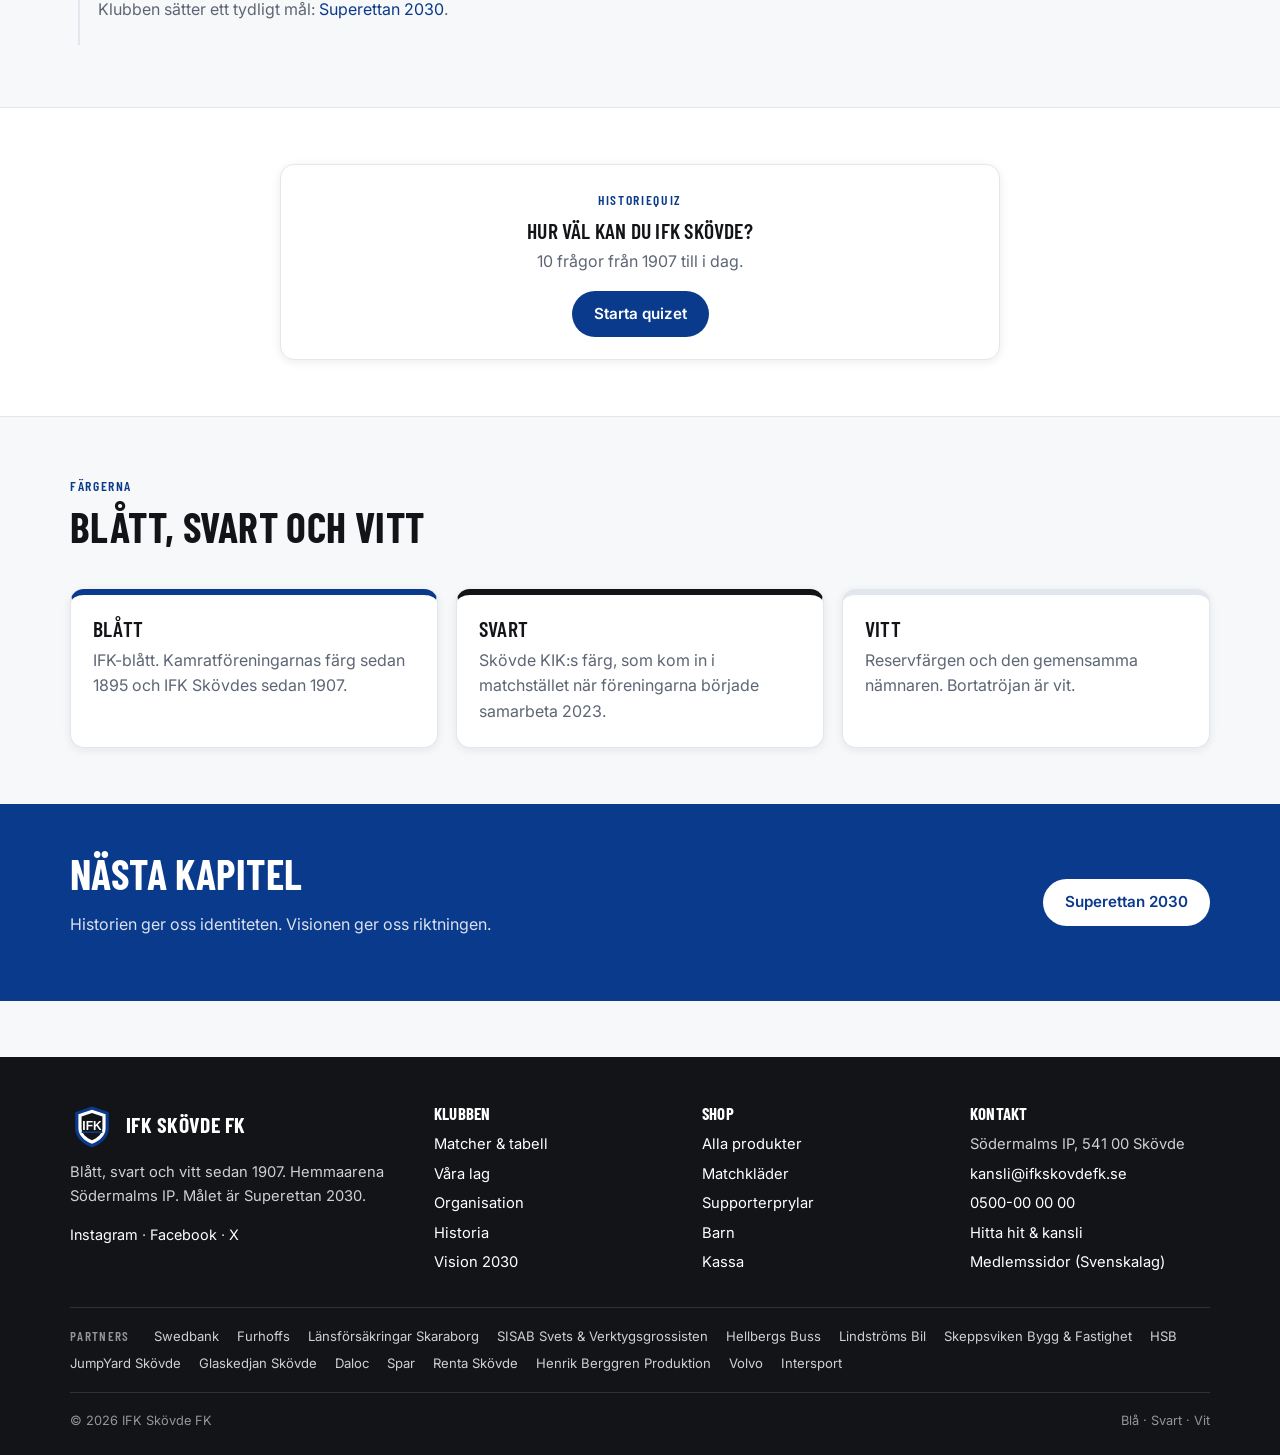
==== commit 9cfa65a1: "Add fantasy game, squad cards, match centre, kit builder, fan engagement - IFK Skövde Fantasy: accou" ====
--- a/historia.html
+++ b/historia.html
@@ -42,7 +42,9 @@
     </div>
   </div></section>
 
-  <section class="section section--alt"><div class="container">
+  <section class="section section--alt"><div class="container"><div id="quiz"></div></div></section>
+
+  <section class="section"><div class="container">
     <div class="section-head"><div><span class="eyebrow">Färgerna</span><h2>Blått, svart och vitt</h2></div></div>
     <div class="grid grid--3">
       <div class="card" style="border-top:6px solid var(--blue)"><h3>Blått</h3><p style="margin:0;color:var(--muted)">IFK-blått. Kamratföreningarnas färg sedan 1895 och IFK Skövdes sedan 1907.</p></div>
@@ -60,5 +62,9 @@
 <script src="assets/js/data.js"></script>
 <script src="assets/js/main.js"></script>
 <script src="assets/js/shop.js"></script>
+<script src="assets/js/backend.js"></script>
+<script src="assets/js/scoring.js"></script>
+<script src="assets/js/engage.js"></script>
+<script src="assets/js/motion.js"></script>
 </body>
 </html>
--- a/assets/css/style.css
+++ b/assets/css/style.css
@@ -344,10 +344,19 @@
 .toast{position:fixed;left:50%;bottom:24px;transform:translateX(-50%) translateY(20px);background:var(--black);color:#fff;padding:12px 18px;border-radius:999px;font-size:.9rem;z-index:120;opacity:0;transition:.25s;pointer-events:none;box-shadow:var(--shadow)}
 .toast.is-on{opacity:1;transform:translateX(-50%)}
 
-/* Sponsors */
-.sponsors{display:grid;grid-template-columns:repeat(6,1fr);gap:12px}
-.sponsor{background:#fff;border:1px solid var(--line);border-radius:var(--radius-sm);aspect-ratio:3/1.4;display:flex;align-items:center;justify-content:center;color:var(--muted);font-size:.8rem;font-weight:600;letter-spacing:.06em;text-transform:uppercase}
-@media (max-width:900px){.sponsors{grid-template-columns:repeat(3,1fr)}}
+/* Sponsors – rullande band, höger till vänster */
+.partners{background:#fff;border-top:1px solid var(--line);border-bottom:1px solid var(--line);padding:32px 0 28px;margin-top:40px;overflow:hidden}
+.partners .container{display:flex;justify-content:space-between;align-items:end;gap:16px;flex-wrap:wrap;margin-bottom:22px}
+.marquee{position:relative;overflow:hidden;-webkit-mask-image:linear-gradient(90deg,transparent,#000 8%,#000 92%,transparent);mask-image:linear-gradient(90deg,transparent,#000 8%,#000 92%,transparent)}
+.marquee__track{display:flex;gap:18px;width:max-content;animation:marquee var(--marquee-dur,48s) linear infinite;will-change:transform}
+.marquee:hover .marquee__track,.marquee:focus-within .marquee__track{animation-play-state:paused}
+@keyframes marquee{from{transform:translateX(0)}to{transform:translateX(-50%)}}
+.sponsor{flex:none;width:220px;height:110px;background:#fff;border:1px solid var(--line);border-radius:var(--radius-sm);display:flex;align-items:center;justify-content:center;padding:18px 22px;color:var(--ink);text-decoration:none!important;transition:.18s;box-shadow:var(--shadow-sm)}
+a.sponsor:hover,a.sponsor:focus-visible{border-color:var(--blue);transform:translateY(-2px);box-shadow:var(--shadow);outline:none}
+.sponsor img{max-width:100%;max-height:100%;width:auto;height:auto;object-fit:contain}
+.sponsor__name{font-family:var(--font-head);font-weight:700;text-transform:uppercase;font-size:1.15rem;line-height:1.05;text-align:center;color:var(--muted);letter-spacing:.02em}
+@media (max-width:600px){.sponsor{width:170px;height:90px;padding:14px 16px}.marquee__track{gap:12px}}
+@media (prefers-reduced-motion:reduce){.marquee{mask-image:none;-webkit-mask-image:none}.marquee__track{animation:none;flex-wrap:wrap;width:auto;justify-content:center}.marquee__track .sponsor--dup{display:none}}
 
 /* CTA band */
 .band{background:var(--blue);color:#fff;padding:48px 0}
@@ -362,7 +371,11 @@
 .footer-grid{display:grid;grid-template-columns:1.4fr 1fr 1fr 1fr;gap:28px}
 .site-footer h4{color:#fff;font-size:1.05rem;margin-bottom:10px}
 .site-footer ul{list-style:none;margin:0;padding:0;display:flex;flex-direction:column;gap:6px;font-size:.92rem}
-.footer-bottom{border-top:1px solid rgba(255,255,255,.12);margin-top:32px;padding-top:18px;font-size:.8rem;display:flex;justify-content:space-between;flex-wrap:wrap;gap:8px;color:rgba(255,255,255,.55)}
+.footer-partners{border-top:1px solid rgba(255,255,255,.12);margin-top:32px;padding-top:18px;display:flex;flex-wrap:wrap;gap:6px 18px;font-size:.82rem;align-items:center}
+.footer-partners span{font-family:var(--font-head);text-transform:uppercase;letter-spacing:.1em;font-weight:600;color:rgba(255,255,255,.55);margin-right:6px}
+.footer-partners a{color:rgba(255,255,255,.8)}
+.footer-partners a:hover{color:#fff}
+.footer-bottom{border-top:1px solid rgba(255,255,255,.12);margin-top:18px;padding-top:18px;font-size:.8rem;display:flex;justify-content:space-between;flex-wrap:wrap;gap:8px;color:rgba(255,255,255,.55)}
 @media (max-width:860px){.footer-grid{grid-template-columns:1fr 1fr}}
 @media (max-width:520px){.footer-grid{grid-template-columns:1fr}}
 
@@ -390,3 +403,156 @@
 
 @media (prefers-reduced-motion:reduce){*{transition:none!important;animation:none!important;scroll-behavior:auto!important}}
 @media print{.site-header,.site-footer,.popup-backdrop,.drawer,.drawer-backdrop,.toast,.topbar{display:none!important}}
+
+/* ===== Batch 2: rörelse ===== */
+.reveal{opacity:0;transform:translateY(16px);transition:opacity .55s ease,transform .55s ease}
+.reveal.is-in{opacity:1;transform:none}
+@keyframes pulse{0%{box-shadow:inset 0 0 0 0 rgba(10,58,140,0)}40%{box-shadow:inset 0 0 0 999px rgba(10,58,140,.10)}100%{box-shadow:inset 0 0 0 0 rgba(10,58,140,0)}}
+tr.is-ifk.pulse td{animation:pulse 1.6s ease 1}
+.hero{background-size:200% 200%;animation:heroPan 18s ease-in-out infinite alternate}
+@keyframes heroPan{from{background-position:0% 0%}to{background-position:100% 100%}}
+.live-dot{display:inline-block;width:8px;height:8px;border-radius:50%;background:#E5484D;margin-right:6px;animation:blink 1.2s infinite}
+@keyframes blink{50%{opacity:.2}}
+.match-card--live .match-card__label span:first-child{color:#E5484D}
+.linklike{background:none;border:0;padding:0;color:var(--blue);cursor:pointer;font:inherit;font-size:inherit;text-decoration:underline}
+.fixture__acts a,.fixture__acts .linklike{font-size:.82rem}
+.popup__timer{font-size:.85rem;color:var(--muted);margin:-6px 0 12px}
+.popup__timer b{color:#B42318;font-variant-numeric:tabular-nums}
+.nav__links .nav__fantasy a{font-weight:600}
+@media (max-width:1100px){.burger{display:inline-flex}.nav__links{display:none;position:absolute;left:0;right:0;top:100%;background:#fff;flex-direction:column;align-items:stretch;padding:12px 20px 20px;border-bottom:1px solid var(--line);box-shadow:var(--shadow);gap:2px}.nav__links.is-open{display:flex}.nav__links a{padding:12px 14px;font-size:1.05rem}.nav__links .nav__shop a{margin:8px 0 0;text-align:center}}
+
+/* ===== Shop: merförsäljning, lager, tröjbyggare ===== */
+.product__badge--low{top:auto;bottom:10px;left:10px;background:#B42318}
+.upsell{display:grid;grid-template-columns:56px 1fr auto;gap:12px;align-items:center;background:var(--blue-tint);border:1px dashed var(--blue);border-radius:var(--radius-sm);padding:10px 12px;margin-top:12px}
+.upsell .ph{aspect-ratio:1;border-radius:8px}
+.upsell b{display:block;font-size:.9rem}.upsell span{font-size:.8rem;color:var(--muted)}
+.kit{display:grid;grid-template-columns:1fr 1fr;gap:28px;align-items:center;background:#fff;border:1px solid var(--line);border-radius:var(--radius);padding:24px}
+@media (max-width:820px){.kit{grid-template-columns:1fr}}
+.kit__preview{text-align:center}
+.kit__svg{max-width:320px;margin:0 auto;filter:drop-shadow(0 12px 24px rgba(10,58,140,.18))}
+.kit__tabs{display:flex;gap:8px;justify-content:center;margin-top:12px}
+.kit__total{display:flex;justify-content:space-between;align-items:center;border-top:1px solid var(--line);padding-top:12px;margin:6px 0 12px}
+.kit__total b{font-family:var(--font-head);font-size:1.6rem;color:var(--blue)}
+
+/* ===== Truppen ===== */
+.players{display:grid;grid-template-columns:repeat(4,1fr);gap:16px}
+@media (max-width:1000px){.players{grid-template-columns:repeat(3,1fr)}}
+@media (max-width:640px){.players{grid-template-columns:repeat(2,1fr);gap:10px}}
+.pcard{perspective:1000px;min-height:340px}
+.pcard__inner{position:relative;width:100%;height:100%;min-height:340px;transition:transform .6s;transform-style:preserve-3d;cursor:pointer}
+.pcard.is-flipped .pcard__inner{transform:rotateY(180deg)}
+.pcard__face{position:absolute;inset:0;backface-visibility:hidden;background:#fff;border:1px solid var(--line);border-radius:var(--radius);overflow:hidden;display:flex;flex-direction:column}
+.pcard__back{transform:rotateY(180deg);padding:18px;background:var(--blue);color:#fff;border-color:var(--blue)}
+.pcard__back h3,.pcard__back .pcard__num{color:#fff}
+.pcard .ph{border-radius:0;aspect-ratio:4/4.2}
+.pcard__num{position:absolute;top:10px;left:12px;font-family:var(--font-head);font-size:2.4rem;font-weight:700;color:#fff;line-height:1;text-shadow:0 2px 8px rgba(0,0,0,.4)}
+.pcard__body{padding:12px 14px 14px}
+.pcard__body h3{margin:0 0 2px;font-size:1.2rem}
+.pcard__meta{font-size:.8rem;color:var(--muted)}
+.pcard__stats{display:grid;grid-template-columns:repeat(3,1fr);gap:8px;margin:14px 0}
+.pcard__stats div{background:rgba(255,255,255,.12);border-radius:8px;padding:8px;text-align:center}
+.pcard__stats b{display:block;font-family:var(--font-head);font-size:1.5rem;line-height:1}
+.pcard__stats span{font-size:.7rem;text-transform:uppercase;letter-spacing:.06em;opacity:.8}
+.pcard__back p{font-size:.88rem;opacity:.9;margin:0}
+.pcard__hint{margin-top:auto;font-size:.72rem;opacity:.7;text-transform:uppercase;letter-spacing:.08em}
+
+/* ===== Vision-mätare ===== */
+.tracker{background:#fff;border:1px solid var(--line);border-radius:var(--radius);padding:24px}
+.tracker__ladder{display:grid;grid-template-columns:repeat(4,1fr);gap:8px;margin:16px 0 8px}
+.rung{border-radius:10px;padding:14px 10px;text-align:center;border:2px solid var(--line);position:relative}
+.rung b{display:block;font-family:var(--font-head);text-transform:uppercase;font-size:1.05rem}
+.rung span{font-size:.75rem;color:var(--muted)}
+.rung--now{border-color:var(--blue);background:var(--blue-tint)}
+.rung--now::after{content:"Här är vi";position:absolute;top:-12px;left:50%;transform:translateX(-50%);background:var(--blue);color:#fff;font-size:.65rem;font-weight:700;letter-spacing:.08em;text-transform:uppercase;padding:2px 8px;border-radius:999px;white-space:nowrap}
+.rung--goal{border-color:var(--black);background:var(--black);color:#fff}.rung--goal span{color:rgba(255,255,255,.7)}
+.tracker__meter{height:10px;background:var(--line);border-radius:999px;overflow:hidden;margin:12px 0 6px}
+.tracker__meter i{display:block;height:100%;background:linear-gradient(90deg,var(--blue-deep),var(--blue));border-radius:999px;transition:width 1.4s ease}
+.tracker__foot{display:flex;justify-content:space-between;font-size:.82rem;color:var(--muted)}
+@media (max-width:640px){.tracker__ladder{grid-template-columns:repeat(2,1fr)}}
+
+/* ===== Engagemang: tips, lirare, quiz, instagram ===== */
+.engage h3{margin-bottom:4px}
+.tip-row{display:flex;align-items:end;gap:10px;margin:10px 0 12px}
+.tip-row label{flex:1;margin:0}.tip-row label span{display:block;font-size:.75rem;color:var(--muted);margin-bottom:4px;font-weight:600}
+.tip-row input{font-family:var(--font-head);font-size:1.6rem;font-weight:700;text-align:center;padding:6px}
+.tip-dash{font-family:var(--font-head);font-size:1.6rem;color:var(--muted);padding-bottom:6px}
+.motm-top{display:grid;gap:6px;margin-top:12px}
+.motm-top div{display:flex;justify-content:space-between;background:var(--blue-tint);border-radius:8px;padding:8px 12px;font-size:.9rem}
+.motm-top span{color:var(--muted)}
+.quiz{max-width:720px;margin:0 auto}
+.quiz__head{display:flex;justify-content:space-between;align-items:center;font-size:.85rem;color:var(--muted)}
+.quiz__bar{height:6px;background:var(--line);border-radius:999px;overflow:hidden;margin:10px 0 18px}
+.quiz__bar i{display:block;height:100%;background:var(--blue);transition:width .4s}
+.quiz__opts{display:grid;gap:8px;margin:14px 0}
+.quiz__opt{text-align:left;background:#fff;border:2px solid var(--line);border-radius:10px;padding:12px 14px;font:inherit;cursor:pointer;transition:.15s}
+.quiz__opt:hover:not(:disabled){border-color:var(--blue)}
+.quiz__opt.is-right{border-color:var(--ok);background:#E5F5EC}
+.quiz__opt.is-wrong{border-color:#B42318;background:#FCE9E9}
+.quiz__why{color:var(--muted);font-size:.9rem;margin:0 0 12px}
+.quiz--intro,.quiz--done{text-align:center}
+.quiz__score{font-family:var(--font-head);font-size:1.6rem;margin:8px 0}
+.quiz__score b{font-size:4rem;color:var(--blue);line-height:1}
+.ig-empty,.ig-grid{display:grid;grid-template-columns:repeat(3,1fr);gap:14px}
+@media (max-width:640px){.ig-empty,.ig-grid{grid-template-columns:1fr}}
+
+/* ===== Fantasy ===== */
+.fx-hero{background:linear-gradient(135deg,#062A66,#0A3A8C 60%,#121417);color:#fff;padding:44px 0}
+.fx-hero h1{color:#fff;margin-bottom:6px}
+.fx-hero p{color:rgba(255,255,255,.8);margin:0;max-width:60ch}
+.fantasy-shell{margin-top:24px}
+.fx-auth{display:grid;grid-template-columns:1.1fr .9fr;gap:32px;align-items:start}
+@media (max-width:860px){.fx-auth{grid-template-columns:1fr}}
+.fx-bullets{list-style:none;padding:0;margin:14px 0 0;display:grid;gap:8px}
+.fx-bullets li{padding-left:26px;position:relative}
+.fx-bullets li::before{content:"✓";position:absolute;left:0;color:var(--blue);font-weight:700}
+.fx-tabs{display:flex;gap:8px;flex-wrap:wrap;margin-bottom:16px}
+.fx-top{display:flex;justify-content:space-between;align-items:end;gap:16px;flex-wrap:wrap;margin-bottom:12px}
+.fx-badges{display:flex;gap:6px;flex-wrap:wrap}
+.badge{background:var(--blue-soft);color:var(--blue);border-radius:999px;padding:4px 10px;font-size:.78rem;font-weight:600}
+.fx-deadline{background:var(--black);color:#fff;border-radius:var(--radius-sm);padding:10px 16px;display:flex;justify-content:space-between;gap:12px;flex-wrap:wrap;font-size:.9rem;margin-bottom:14px}
+.fx-deadline--locked{background:#B42318}
+.fx-deadline span:last-child{font-family:var(--font-head);font-size:1.1rem;font-weight:700}
+.fx-layout{display:grid;grid-template-columns:1fr 320px;gap:20px;align-items:start}
+@media (max-width:900px){.fx-layout{grid-template-columns:1fr}}
+.fx-budget{display:grid;grid-template-columns:auto 1fr auto;gap:14px;align-items:center;background:#fff;border:1px solid var(--line);border-radius:var(--radius-sm);padding:10px 14px;margin-bottom:12px;font-size:.82rem;color:var(--muted)}
+.fx-budget b{display:block;font-family:var(--font-head);font-size:1.4rem;color:var(--blue);line-height:1}
+.fx-budget b.neg{color:#B42318}
+.fx-bar{height:8px;background:var(--line);border-radius:999px;overflow:hidden}
+.fx-bar i{display:block;height:100%;background:var(--blue)}
+.pitch{background:linear-gradient(180deg,#2E8B57 0%,#2A7F4F 50%,#2E8B57 100%);background-image:repeating-linear-gradient(180deg,rgba(255,255,255,.04) 0 40px,transparent 40px 80px);border-radius:var(--radius);padding:18px 12px;display:grid;gap:14px;border:4px solid #fff;box-shadow:inset 0 0 0 2px rgba(255,255,255,.35)}
+.fx-row{display:grid;grid-template-columns:auto 1fr;gap:10px;align-items:center}
+.fx-row__label{writing-mode:vertical-rl;transform:rotate(180deg);color:rgba(255,255,255,.85);font-family:var(--font-head);text-transform:uppercase;font-size:.85rem;letter-spacing:.08em;text-align:center}
+.fx-row__label small{display:block;font-family:var(--font-body);font-size:.7rem;opacity:.8;text-transform:none}
+.fx-row__slots{display:flex;gap:10px;flex-wrap:wrap;justify-content:center}
+.fx-chip{background:#fff;border-radius:12px;padding:10px 10px 8px;width:118px;text-align:center;position:relative;box-shadow:var(--shadow-sm)}
+.fx-chip--academy{outline:2px solid #F5C400}
+.fx-chip b{display:block;font-size:.85rem;line-height:1.1;margin-top:6px;white-space:nowrap;overflow:hidden;text-overflow:ellipsis}
+.fx-chip span{display:block;font-size:.7rem;color:var(--muted)}
+.fx-shirt{width:42px;height:42px;margin:0 auto;border-radius:8px 8px 12px 12px;background:var(--blue);color:#fff;font-family:var(--font-head);font-weight:700;font-size:1.2rem;display:flex;align-items:center;justify-content:center;border-bottom:4px solid var(--black)}
+.fx-chip__acts{display:flex;gap:4px;justify-content:center;margin-top:6px}
+.fx-mini{width:24px;height:24px;border-radius:50%;border:1px solid var(--line);background:#fff;font-size:.7rem;font-weight:700;cursor:pointer;color:var(--muted)}
+.fx-mini.is-on{background:var(--blue);color:#fff;border-color:var(--blue)}
+.fx-mini--x:hover{background:#FCE9E9;color:#B42318}
+.fx-mini:disabled{opacity:.4;cursor:default}
+.fx-empty{width:118px;min-height:110px;border:2px dashed rgba(255,255,255,.7);border-radius:12px;background:rgba(255,255,255,.12);color:#fff;font:inherit;font-weight:600;cursor:pointer}
+.fx-empty:hover:not(:disabled){background:rgba(255,255,255,.25)}
+.fx-empty--opt{width:44px;min-height:44px;align-self:center;border-radius:50%;font-size:1.3rem}
+.fx-side{display:grid;gap:14px}
+.fx-chipopt{display:flex;gap:10px;align-items:start;border:1px solid var(--line);border-radius:8px;padding:10px;margin-bottom:8px;cursor:pointer;font-weight:500}
+.fx-chipopt input{width:auto;margin-top:3px}
+.fx-chipopt b{display:block;font-size:.92rem}.fx-chipopt small{color:var(--muted);font-weight:400}
+.fx-chipopt.is-used{opacity:.5}
+.fx-errors{margin:0 0 10px;padding-left:18px;color:#B42318;font-size:.88rem}
+.fx-picker{background:#fff;border:1px solid var(--blue);border-radius:var(--radius);padding:16px;margin-top:16px;box-shadow:var(--shadow)}
+.fx-picker__head{display:flex;justify-content:space-between;align-items:center;gap:12px;margin-bottom:10px}
+.fx-gw summary{list-style:none;display:flex;justify-content:space-between;align-items:center;cursor:pointer}
+.fx-gw summary::-webkit-details-marker{display:none}
+.fx-gw summary small{display:block;color:var(--muted);font-size:.8rem}
+.fx-gw__pts{font-family:var(--font-head);font-size:1.6rem;font-weight:700;color:var(--blue)}
+.ad-table input.ad-in{width:56px;padding:4px 6px;text-align:center}
+.ad-table td,.ad-table th{padding:6px 8px}
+
+.fx-round{background:var(--blue-tint);border-left:4px solid var(--blue);padding:10px 14px;border-radius:8px;font-size:.9rem;margin:0 0 12px}
+.fx-round.done{border-color:var(--ok);background:#E5F5EC}
+tr.is-podium td{background:#FFF8E1}
+tr.is-ifk.is-podium td{background:var(--blue-soft)}
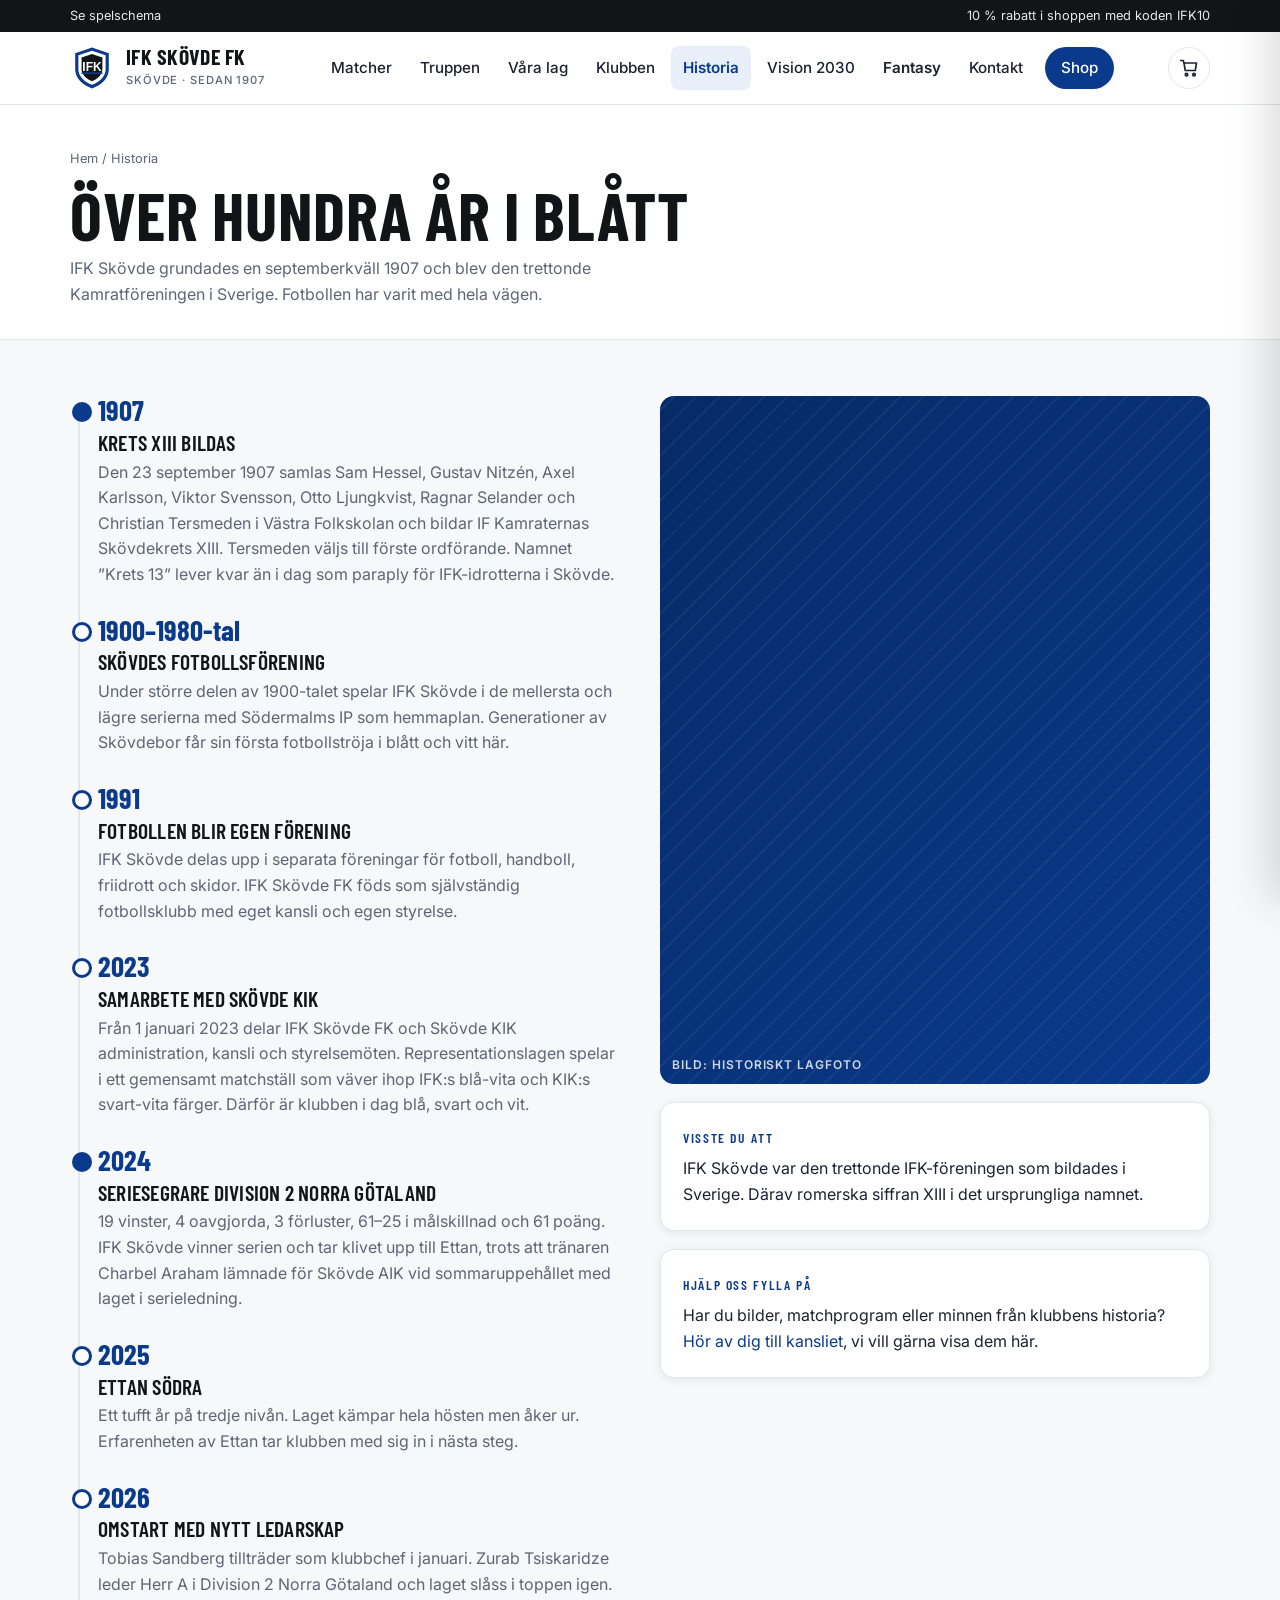
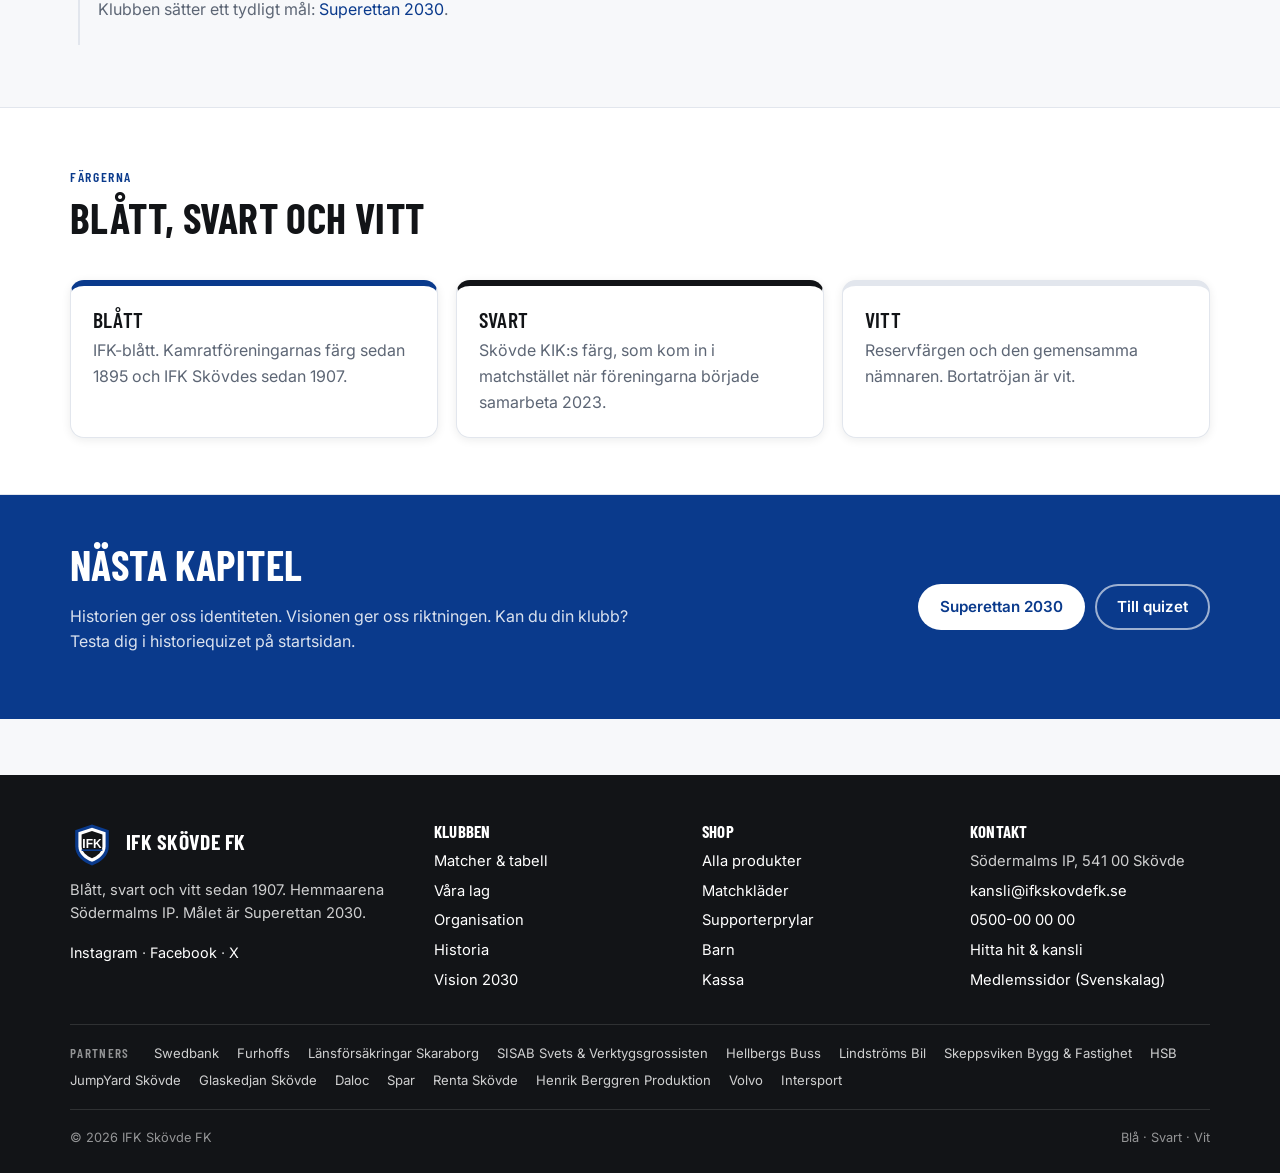
==== commit 98469f08: "Move history quiz to the home page Co-Authored-By: Claude Fable 5.1 <noreply@anthropic.com> Claude-S" ====
--- a/historia.html
+++ b/historia.html
@@ -42,9 +42,7 @@
     </div>
   </div></section>
 
-  <section class="section section--alt"><div class="container"><div id="quiz"></div></div></section>
-
-  <section class="section"><div class="container">
+  <section class="section section--alt"><div class="container">
     <div class="section-head"><div><span class="eyebrow">Färgerna</span><h2>Blått, svart och vitt</h2></div></div>
     <div class="grid grid--3">
       <div class="card" style="border-top:6px solid var(--blue)"><h3>Blått</h3><p style="margin:0;color:var(--muted)">IFK-blått. Kamratföreningarnas färg sedan 1895 och IFK Skövdes sedan 1907.</p></div>
@@ -54,8 +52,8 @@
   </div></section>
 
   <section class="band"><div class="container">
-    <div><h2>Nästa kapitel</h2><p>Historien ger oss identiteten. Visionen ger oss riktningen.</p></div>
-    <a class="btn btn--light" href="vision.html">Superettan 2030</a>
+    <div><h2>Nästa kapitel</h2><p>Historien ger oss identiteten. Visionen ger oss riktningen. Kan du din klubb? Testa dig i historiequizet på startsidan.</p></div>
+    <div style="display:flex;gap:10px;flex-wrap:wrap"><a class="btn btn--light" href="vision.html">Superettan 2030</a><a class="btn btn--ghost" style="color:#fff;border-color:rgba(255,255,255,.6)" href="index.html#quiz-section">Till quizet</a></div>
   </div></section>
 </main>
 <footer class="site-footer" id="site-footer"></footer>
--- a/assets/css/style.css
+++ b/assets/css/style.css
@@ -556,3 +556,15 @@
 .fx-round.done{border-color:var(--ok);background:#E5F5EC}
 tr.is-podium td{background:#FFF8E1}
 tr.is-ifk.is-podium td{background:var(--blue-soft)}
+
+/* Kompakta matchrader (startsidan) */
+.fixture-list--compact .fixture{grid-template-columns:64px 1fr auto;gap:10px;padding:12px 14px}
+.fixture-list--compact .fixture__date{font-size:1rem}
+.fixture-list--compact .fixture__date small{font-size:.7rem}
+.fixture-list--compact .fixture__teams{font-size:.92rem}
+.fixture-list--compact .fixture__meta{font-size:.75rem}
+.fixture-list--compact .fixture__acts{display:none}
+.fixture-list--compact .fixture__score{font-size:1.2rem;min-width:52px;padding:4px 8px}
+.fixture-list--compact .fixture__score--upcoming{font-size:.85rem}
+@media (max-width:960px){.grid--3[style*="grid-template-columns"]{grid-template-columns:1fr 1fr!important}}
+@media (max-width:600px){.grid--3[style*="grid-template-columns"]{grid-template-columns:1fr!important}}
